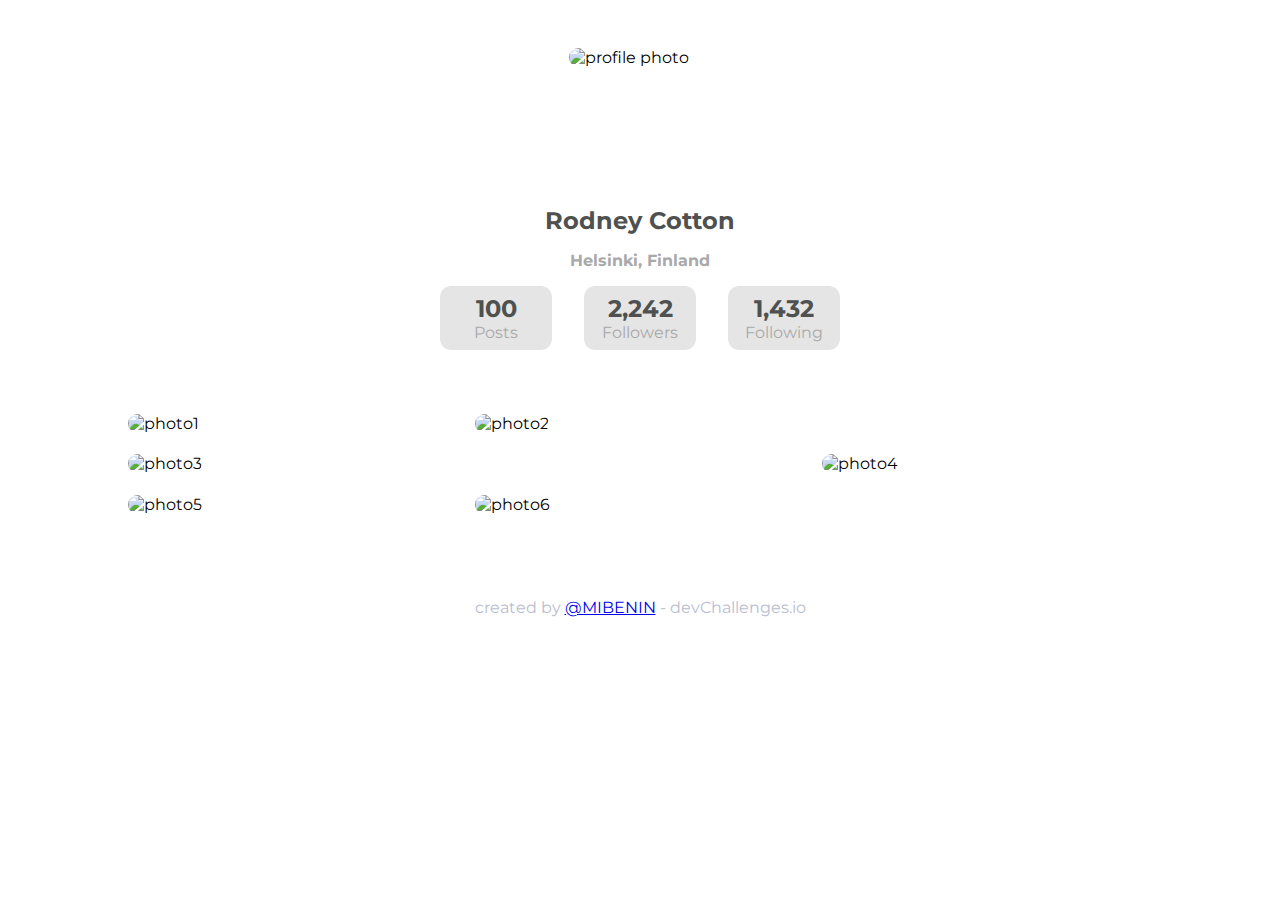
==== my-gallery-master/index.html @ 822b7ade "first commit" ====
<!DOCTYPE html>
<html lang="en">
  <head>
    <meta charset="utf-8" />
    <meta name="viewport" content="width=device-width, initial-scale=1,maximum-scale=5"/>
    <link rel="icon" href="/images/devchallenges.png" />
    <link rel="preconnect" href="https://fonts.googleapis.com">
    <link rel="preconnect" href="https://fonts.gstatic.com" crossorigin>
    <link href="https://fonts.googleapis.com/css2?family=Montserrat:wght@400;600;700&display=swap" rel="stylesheet">
    <title>My Gallery</title>
    <link rel="stylesheet" href="style.css">
  </head>
  <body>
    <div class="container">
      <!-- profile details -->
      <div class="profile">
        <div class="profile-image">
        <img src="/images/profilePhoto.png" alt="profile photo">
        </div>
        <h1 class="profile-name">Rodney Cotton</h1>
        <h2 class="profile-place">Helsinki, Finland</h2>
        <div class="profile-stats">
          <div class="profile-stats-card">
            <h3 class="profile-stats-number">100</h3>
            <p class="profile-stats-name">Posts</p>
          </div>
          <div class="profile-stats-card">
            <h3 class="profile-stats-number">2,242</h3>
            <p class="profile-stats-name">Followers</p>
          </div>
          <div class="profile-stats-card">
            <h3 class="profile-stats-number">1,432</h3>
            <p class="profile-stats-name">Following</p>
          </div>
        </div>
      </div>

      <!-- image gallery -->
      <div class="image-grid">
       <div class="grid-image grid-image1">
        <img src="/images/photo1.png" alt="photo1">
       </div>
       <div class="grid-image grid-image2">
        <img src="/images/photo2.png" alt="photo2">
       </div>
       <div class="grid-image grid-image3">
        <img src="/images/photo3.png" alt="photo3">
       </div>
       <div class="grid-image grid-image4">
        <img src="/images/photo4.png" alt="photo4">
       </div>
       <div class="grid-image grid-image5">
        <img src="/images/photo5.png" alt="photo5">
       </div>
       <div class="grid-image grid-image6">
        <img src="/images/photo6.png" alt="photo6">
       </div>
      </div>

      <!-- author -->
      <div class="author-details">
        <p>created by <a href="https://devchallenges.io/portfolio/MIBENIN" target="_blank">
          @MIBENIN</a> - devChallenges.io</p>
      </div>
    </div>
  </body>
</html>
---- my-gallery-master/style.css ----
*{
    margin:0;
    padding:0;
    box-sizing: border-box;
    font-family: 'Montserrat', sans-serif;
}

:root{
    --lightgray:#E5E5E5;
    --white:#ffffff;
    --gray:#A9A9A9;
    --darkgray:#4E5150;
    --slighlylightgray:#B9BDCF;
    --fw-700:700;
    --fw-600:600;

}

.container{
    width:95%;
    margin:0 auto;
    padding:3em 0 0;
}
img{
    width: 100%;
    height: 100%;
    overflow: hidden;
    border-radius:1em ;
}
.profile{
    display: flex;
    flex-direction: column;
    justify-content: center;
    align-items: center;
    gap:1em;
    margin-bottom: 4em;
}

.profile-image{
    width:8.847rem;
    height:8.847rem;
}
.profile-name,.profile-stats-number{
    color:var(--darkgray);
    font-size:1.1rem;
}
.profile-place,.profile-stats-name{
    color:var(--gray);
    font-size:.7rem;
}
.profile-stats{
    display: flex;
    justify-content: center;
    align-items: center;
    gap:2em;
}
.profile-stats-card{
    background-color: var(--lightgray);
    width:5rem;
    padding:.5em;
    border-radius: .5em;
    text-align: center;
}

.image-grid{
    display: grid;
    grid-template-columns: repeat(3,1fr);
    grid-template-rows: repeat(3,1fr);
    gap:.7em;
    padding-bottom: 3em;

}
.grid-image2{
    grid-column: 2/4;
    grid-row:1/2;
}
.grid-image3{
    grid-column: 1/3;
    grid-row:2/3;
}
.grid-image4{
    grid-column: 3/4;
    grid-row:2/4;
}
.grid-image5{
    grid-column: 1/2;
    grid-row:3/4;
}
.grid-image6{
    grid-column: 2/3;
    grid-row:3/4;
}

.author-details{
    text-align: center;
    color:var(--slighlylightgray);
    padding:2em 0;

}
@media screen and (min-width:850px) {
    .container{
        width:80%;
        max-width: 1052px;
    }
    .profile-name,.profile-stats-number{
        font-size: 1.5rem;
    }
    .profile-place,.profile-stats-name{
        font-size:1rem;
    }
    .profile-stats-card{
        width: 7rem;
        border-radius: .7em;
    }
    .image-grid{
        gap:1.1em;
    }
}
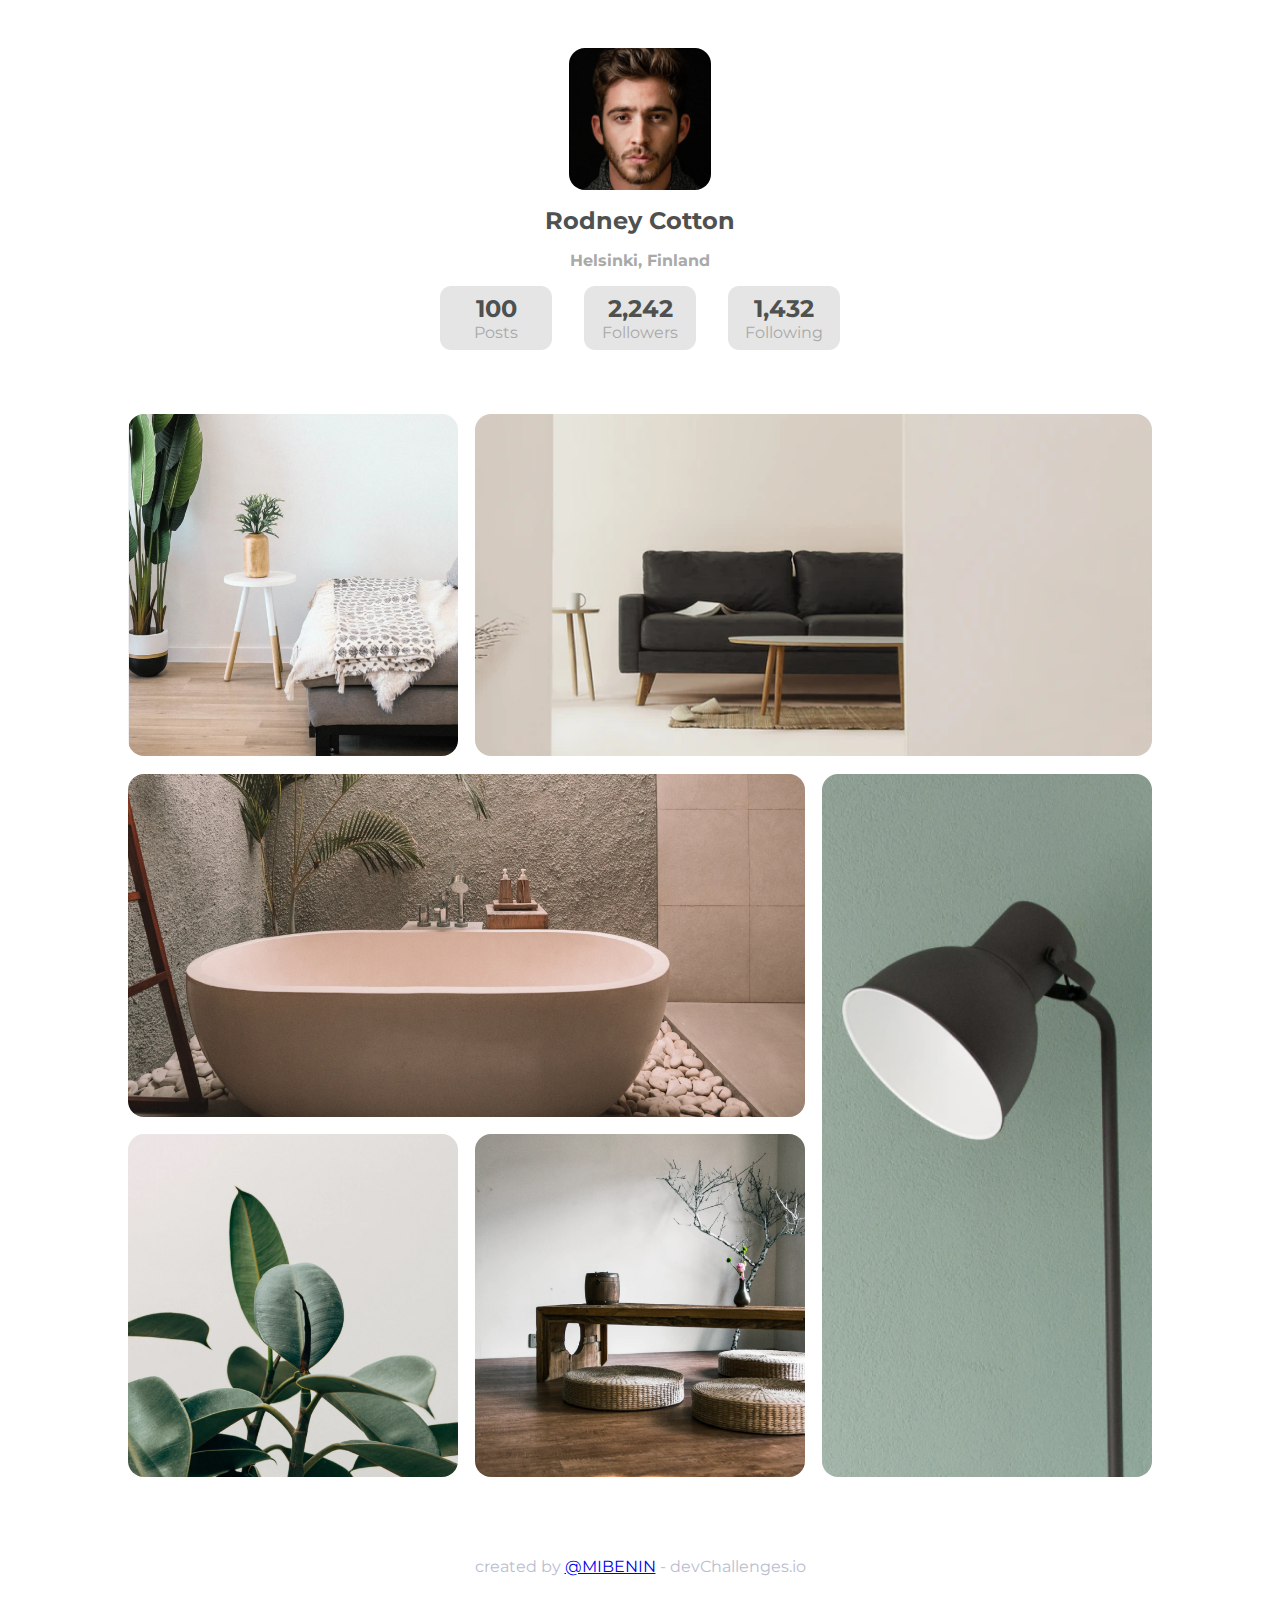
==== commit c20e2ee1: "Update index.html" ====
--- a/my-gallery-master/index.html
+++ b/my-gallery-master/index.html
@@ -15,7 +15,7 @@
       <!-- profile details -->
       <div class="profile">
         <div class="profile-image">
-        <img src="/images/profilePhoto.png" alt="profile photo">
+        <img src="./images/profilePhoto.png" alt="profile photo">
         </div>
         <h1 class="profile-name">Rodney Cotton</h1>
         <h2 class="profile-place">Helsinki, Finland</h2>
@@ -38,22 +38,22 @@
       <!-- image gallery -->
       <div class="image-grid">
        <div class="grid-image grid-image1">
-        <img src="/images/photo1.png" alt="photo1">
+        <img src="./images/photo1.png" alt="photo1">
        </div>
        <div class="grid-image grid-image2">
-        <img src="/images/photo2.png" alt="photo2">
+        <img src="./images/photo2.png" alt="photo2">
        </div>
        <div class="grid-image grid-image3">
-        <img src="/images/photo3.png" alt="photo3">
+        <img src="./images/photo3.png" alt="photo3">
        </div>
        <div class="grid-image grid-image4">
-        <img src="/images/photo4.png" alt="photo4">
+        <img src="./images/photo4.png" alt="photo4">
        </div>
        <div class="grid-image grid-image5">
-        <img src="/images/photo5.png" alt="photo5">
+        <img src="./images/photo5.png" alt="photo5">
        </div>
        <div class="grid-image grid-image6">
-        <img src="/images/photo6.png" alt="photo6">
+        <img src="./images/photo6.png" alt="photo6">
        </div>
       </div>
 
